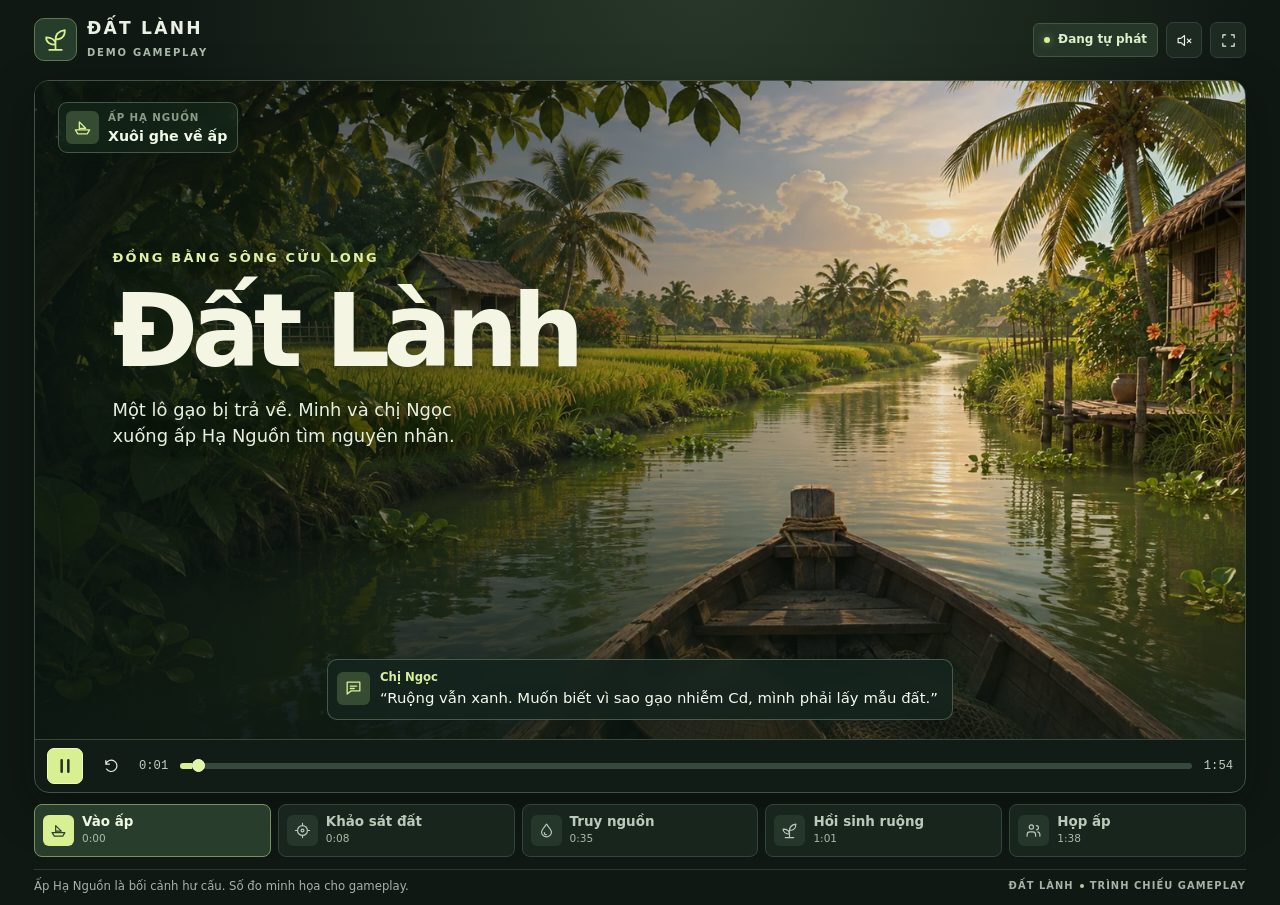
==== index.html @ cec27cb4 "First Deploy" ====
<!doctype html>
<html lang="vi">
<head>
  <meta charset="utf-8">
  <meta name="viewport" content="width=device-width, initial-scale=1, viewport-fit=cover">
  <meta name="theme-color" content="#111a15">
  <meta name="description" content="Demo gameplay tự chạy của Đất Lành, từ lấy mẫu đất đến phục hồi ruộng lúa ở ấp Hạ Nguồn.">
  <title>Đất Lành · Demo gameplay</title>
  <style>:root {
  color-scheme: dark;
  --ink: #eaf0e4;
  --muted: #aab8a8;
  --lime: #d9f092;
  --line: #324037;
  --panel: #19251e;
  --background: #101813;
  font: 16px/1.45 "Segoe UI", system-ui, sans-serif;
  color: var(--ink);
  background: var(--background);
}
* { box-sizing: border-box; }
body { margin: 0; min-width: 300px; background: radial-gradient(ellipse at 55% -10%, #2a3a2b, #101813 55%); }
button, input { font: inherit; }
button { color: inherit; cursor: pointer; }
button:focus-visible, input:focus-visible { outline: 2px solid var(--lime); outline-offset: 3px; }
button, input { -webkit-tap-highlight-color: transparent; }
[hidden] { display: none !important; }
svg { width: 20px; height: 20px; display: block; flex: none; vertical-align: middle; }
.viewer { width: min(100% - 68px, 1520px); margin: 0 auto; padding-block: 13px 10px; }
.topbar, .brand, .viewer-actions, .auto, .player-controls, .credits { display: flex; align-items: center; }
.topbar { justify-content: space-between; min-height: 54px; margin-bottom: 13px; gap: 10px; }
.brand { gap: 10px; }
.brand-icon { width: 43px; height: 43px; display: grid; place-items: center; border: 1px solid #617651; border-radius: 10px; color: var(--lime); background: #263d2c; }
.brand-icon svg { width: 25px; height: 25px; }
.brand strong { display: block; font-size: 1.07rem; letter-spacing: .13em; font-weight: 780; line-height: 1.2; }
.brand div > span { color: var(--muted); font-size: .625rem; font-weight: 700; letter-spacing: .18em; }
.viewer-actions { gap: 8px; }
.auto { min-height: 34px; padding-inline: 10px; gap: 8px; border-radius: 6px; background: #263729; border: 1px solid #3f573e; color: #dfefc7; font-size: .75rem; font-weight: 650; white-space: nowrap; }
.auto i { width: 6px; height: 6px; background: var(--lime); border-radius: 50%; box-shadow: 0 0 8px #b5df8690; }
.viewer.paused .auto i { background: #c6b593; box-shadow: none; }
.icon-button, .play-button { min-width: 36px; height: 36px; border: 1px solid var(--line); background: #1d2a22; border-radius: 7px; display: grid; place-items: center; padding: 0; }
.icon-button:hover { background: #344439; }
.icon-button svg { width: 17px; height: 17px; }
.player { border-radius: 15px; overflow: hidden; border: 1px solid #435246; box-shadow: 0 15px 45px #03090457; background: #111c16; }
.screen { position: relative; width: 100%; overflow: hidden; isolation: isolate; aspect-ratio: 1.84; min-height: 400px; max-height: calc(100svh - 228px); background: #243829; }
#world, .vignette, .fade { position: absolute; inset: 0; width: 100%; height: 100%; }
#world { display: block; }
.vignette { background: linear-gradient(180deg,#0e18127c,transparent 29%,transparent 66%,#09160f95), radial-gradient(ellipse at center,#0d181100 45%,#0c160d32 100%); pointer-events: none; }
.screen[data-view="intro"] .vignette, .screen[data-view="end"] .vignette { background: linear-gradient(90deg,#0b1712c7, #0b171270 42%,#0b171210 77%), linear-gradient(0deg,#0b1712a0,transparent 36%); }
.fade { pointer-events: none; background: #0e1913; opacity: 0; z-index: 5; }
.view-top, .view-bottom { position: absolute; left: 23px; right: 23px; display: flex; pointer-events: none; z-index: 1; }
.view-top { top: 21px; justify-content: space-between; align-items: start; }
.mission, .mini-map, .subtitle, .equipment { background: #14241de8; border: 1px solid #d9f1ca43; box-shadow: 0 4px 18px #0c171a3f; backdrop-filter: blur(7px); }
.mission { display: flex; align-items: center; padding: 7px 10px 7px 7px; border-radius: 9px; gap: 9px; min-height: 50px; }
.mission-icon, .speaker-icon { display: grid; place-items: center; width: 33px; height: 33px; flex: none; border-radius: 6px; color: var(--lime); background: #354b32; }
.mission-icon svg, .speaker-icon svg { width: 19px; height: 19px; }
.mission span:not(.mission-icon) { display: block; color: #d8e6c99e; font-size: .64rem; letter-spacing: .085em; font-weight: 750; text-transform: uppercase; }
.mission strong { display: block; color: #f1f8e7; font-size: .89rem; line-height: 1.3; margin-top: 2px; }
.mini-map { position: relative; width: 125px; aspect-ratio: 1.65; overflow: hidden; border-radius: 8px; }
.mini-map img { width: 100%; height: 100%; object-fit: cover; display: block; opacity: .74; }
.mini-map i { position: absolute; width: 8px; height: 8px; background: var(--lime); border: 1px solid white; border-radius: 50%; transform: translate(-50%,-50%); box-shadow: 0 0 0 3px #f3ffb974; }
.screen[data-view="intro"] .mini-map, .screen[data-view="end"] .mini-map { visibility: hidden; }
.screen[data-view="intro"] .mission, .screen[data-view="end"] .mission { background: #15291d9c; }
.title-card { position: absolute; top: 25%; left: clamp(24px, 6.4%, 98px); max-width: min(560px,80%); text-shadow: 0 3px 14px #10221788; }
.eyebrow { color: #e0efa9; font-weight: 750; font-size: clamp(.62rem, 1.1vw, .81rem); letter-spacing: .17em; }
.title-card h1 { font: 775 clamp(3.3rem, 8vw, 7.2rem)/1.06 "Segoe UI", system-ui, sans-serif; color: #f5f5e4; letter-spacing: -.066em; margin: 8px 0 12px; }
.title-card p { margin: 0; font-size: clamp(.94rem, 1.4vw, 1.2rem); max-width: 360px; color: #e8efdf; }
.screen[data-view="end"] .title-card h1 { font-size: clamp(2.4rem, 5.7vw, 5.25rem); }
.screen[data-view="end"] .title-card p { max-width: 490px; }
.view-bottom { justify-content: center; bottom: 19px; }
.subtitle { display: flex; align-items: center; gap: 10px; width: fit-content; min-width: min(490px,100%); max-width: min(740px,100%); padding: 9px 14px 10px 9px; border-radius: 10px; }
.subtitle span:not(.speaker-icon) { display: block; margin-bottom: 2px; color: #d8ed9e; font-size: .73rem; font-weight: 750; }
.subtitle p { color: #f6faef; font-size: .93rem; line-height: 1.4; margin: 0; }
.equipment { position: absolute; bottom: 99px; right: 24px; z-index: 2; padding: 9px 10px; color: #f5f8ef; border-radius: 10px; width: min(23%,238px); min-width: 174px; pointer-events: none; }
.equipment-head { display: flex; align-items: center; gap: 6px; margin: 1px 1px 7px; color: #deedce; font-size: .69rem; font-weight: 750; }
.equipment-head svg { color: #d8f291; width: 16px; height: 16px; }
.lcd { display: grid; grid-template-columns: 1fr auto; align-items: center; padding: 7px 9px; gap: 1px 7px; background: #d3e4bc; color: #233a29; border: 2px solid #9daf81; border-radius: 6px; }
.lcd span { font-size: .68rem; font-weight: 700; }
.lcd strong { font-size: .91rem; font-variant-numeric: tabular-nums; text-align: right; }
.action-box { display: flex; align-items: center; gap: 8px; padding: 4px 1px; }
.action-box svg { color: var(--lime); }
.action-box strong { display: block; font-size: .85rem; }
.action-box small { display: block; color: #c5d5c5; font-size: .71rem; margin-top: 1px; }
.player-controls { gap: 10px; min-height: 53px; padding: 7px 12px; border-top: 1px solid #394a3b; }
.play-button { background: var(--lime); color: #202f20; border-color: #eef9bf; }
.play-button:hover { background: #e9f9b7; }
.restart { border-color: transparent; background: transparent; }
.time { color: #c3d0c1; font: .76rem Consolas, monospace; font-variant-numeric: tabular-nums; white-space: nowrap; }
#seek { flex: 1; min-width: 0; height: 6px; margin: 0 2px; cursor: pointer; appearance: none; border-radius: 20px; background: linear-gradient(90deg,var(--lime) var(--position,0%),#37483c var(--position,0%)); }
#seek::-webkit-slider-thumb { appearance: none; width: 13px; height: 13px; background: #e1f6a5; border: 1px solid #f6ffd9; border-radius: 50%; }
#seek::-moz-range-thumb { width: 12px; height: 12px; background: #e1f6a5; border: 1px solid #f6ffd9; border-radius: 50%; }
.chapters { display: grid; grid-template-columns: repeat(5,minmax(0,1fr)); gap: 7px; margin-top: 11px; }
.chapter { min-height: 53px; border: 1px solid #344438; border-radius: 8px; padding: 5px 8px; display: flex; align-items: center; gap: 8px; background: #18251d; text-align: left; color: #bacaba; }
.chapter:hover { background: #23372a; }
.chapter[aria-current="step"] { color: #eff7e2; background: #293d2d; border-color: #79925d; }
.chapter i { width: 31px; height: 31px; display: grid; place-items: center; border-radius: 6px; background: #25362b; font-style: normal; flex: none; }
.chapter i svg { width: 17px; height: 17px; }
.chapter[aria-current="step"] i { color: #29402b; background: var(--lime); }
.chapter strong { display: block; font-weight: 700; font-size: .84rem; line-height: 1.17; }
.chapter small { display: block; font-size: .66rem; color: #a7bca6; font-variant-numeric: tabular-nums; margin-top: 2px; }
.credits { justify-content: space-between; gap: 10px; border-top: 1px solid #2a3b2f; margin-top: 12px; color: #a5b3a5; padding-block: 8px 0; font-size: .73rem; }
.credits span + span { font-size: .62rem; letter-spacing: .105em; font-weight: 700; display: inline-flex; align-items: center; gap: 6px; }
.credits i { width: 4px; height: 4px; background: #b6cb9b; border-radius: 50%; }
.noscript { margin: 1rem; }
@media (max-width: 900px) {
  .viewer { width: calc(100% - 34px); padding-top: 9px; }
  .topbar { margin-bottom: 9px; }
  .screen { min-height: 365px; }
}
@media (max-width: 620px) {
  .viewer { width: calc(100% - 20px); padding-top: 6px; }
  .brand-icon { width: 34px; height: 34px; }
  .brand strong { font-size: .91rem; }
  .brand div > span { font-size: .52rem; }
  .viewer-actions { gap: 5px; }
  .auto { padding-inline: 6px; font-size: .67rem; gap: 4px; }
  .screen { min-height: 320px; aspect-ratio: 1.19; max-height: none; }
  .view-top, .view-bottom { left: 8px; right: 8px; }
  .view-top { top: 8px; }
  .view-bottom { bottom: 8px; }
  .mission { min-height: 35px; gap: 5px; padding: 4px 6px 4px 4px; }
  .mission-icon, .speaker-icon { width: 25px; height: 25px; }
  .mission-icon svg, .speaker-icon svg { width: 14px; height: 14px; }
  .mission strong { font-size: .71rem; }
  .mission span:not(.mission-icon) { font-size: .53rem; }
  .mini-map { display: none; }
  .subtitle { min-width: 0; width: 100%; padding: 6px; gap: 6px; }
  .subtitle p { font-size: .78rem; }
  .subtitle span:not(.speaker-icon) { font-size: .65rem; }
  .equipment { bottom: 80px; right: 8px; min-width: 118px; width: 34%; padding: 4px; }
  .equipment-head { font-size: .54rem; margin-bottom: 3px; gap: 3px; }
  .equipment-head svg { width: 11px; height: 11px; }
  .lcd { padding: 4px; }
  .lcd span { font-size: .52rem; }
  .lcd strong { font-size: .67rem; }
  .action-box { padding: 1px; gap: 4px; }
  .action-box svg { width: 14px; height: 14px; }
  .action-box strong { font-size: .67rem; }
  .action-box small { font-size: .58rem; }
  .chapters { gap: 4px; }
  .chapter { min-height: 56px; justify-content: center; flex-direction: column; gap: 4px; padding: 5px 2px; text-align: center; }
  .chapter i { width: 22px; height: 22px; }
  .chapter i svg { width: 14px; height: 14px; }
  .chapter strong { font-size: .63rem; }
  .chapter small, .credits span + span { display: none; }
  .credits { font-size: .64rem; }
}
.viewer:fullscreen, .viewer.theater { width: 100%; height: 100%; max-width: none; padding: 0; background: #0e1711; }
.viewer.theater { position: fixed; inset: 0; z-index: 10; }
.viewer:fullscreen .topbar, .viewer.theater .topbar { padding-inline: 14px; margin: 0; min-height: 52px; }
.viewer:fullscreen .player, .viewer.theater .player { border-radius: 0; border-inline: 0; }
.viewer:fullscreen .screen, .viewer.theater .screen { height: calc(100dvh - 108px); max-height: none; min-height: 0; }
.viewer:fullscreen .chapters, .viewer.theater .chapters, .viewer:fullscreen .credits, .viewer.theater .credits { display: none; }
@media (prefers-reduced-motion: reduce) {
  *, *::before, *::after { scroll-behavior: auto !important; transition: none !important; }
}
</style>
</head>
<body>
  <main id="viewer" class="viewer">
    <header class="topbar">
      <div class="brand">
        <span class="brand-icon" data-icon="sprout" aria-hidden="true"></span>
        <div><strong>ĐẤT LÀNH</strong><span>DEMO GAMEPLAY</span></div>
      </div>
      <div class="viewer-actions">
        <span class="auto"><i></i><span id="mode-label">Đang tự phát</span></span>
        <button id="sound" class="icon-button" aria-label="Bật âm thanh" title="Bật âm thanh" aria-pressed="false" data-icon="mute"></button>
        <button id="fullscreen" class="icon-button" aria-label="Toàn màn hình" title="Toàn màn hình" data-icon="expand"></button>
      </div>
    </header>

    <section class="player" aria-label="Màn hình demo gameplay">
      <div id="screen" class="screen" data-view="intro">
        <canvas id="world" width="1000" height="560" aria-label="Cảnh minh họa ấp Hạ Nguồn"></canvas>
        <div class="vignette"></div>
        <div class="view-top">
          <div class="mission">
            <span class="mission-icon" id="mission-icon" aria-hidden="true"></span>
            <div><span id="location">Ấp Hạ Nguồn</span><strong id="objective">Đến cánh đồng</strong></div>
          </div>
          <div id="mini-map" class="mini-map" aria-label="Vị trí của Minh tại hiện trường"><img id="mini-image" alt=""><i id="mini-marker"></i></div>
        </div>

        <div id="title-card" class="title-card">
          <span class="eyebrow" id="title-kicker">ĐỒNG BẰNG SÔNG CỬU LONG</span>
          <h1 id="scene-title">Đất Lành</h1>
          <p id="title-note">Một lô gạo bị trả về. Minh và chị Ngọc xuống ấp Hạ Nguồn tìm nguyên nhân.</p>
        </div>

        <div id="equipment" class="equipment" hidden></div>

        <div class="view-bottom">
          <div class="subtitle">
            <span class="speaker-icon" data-icon="chat" aria-hidden="true"></span>
            <div><span id="speaker">Chị Ngọc</span><p id="caption">“Ruộng vẫn xanh. Muốn biết vì sao gạo nhiễm Cd, mình phải lấy mẫu đất.”</p></div>
          </div>
        </div>
        <div id="fade" class="fade" aria-hidden="true"></div>
      </div>

      <div class="player-controls">
        <button id="play" class="play-button" aria-label="Tạm dừng" title="Tạm dừng" data-icon="pause"></button>
        <button id="restart" class="icon-button restart" aria-label="Xem lại từ đầu" title="Xem lại từ đầu" data-icon="rotate"></button>
        <span id="elapsed" class="time">0:00</span>
        <input id="seek" type="range" min="0" max="1" step=".1" value="0" aria-label="Tua tiến độ demo">
        <span id="length" class="time">0:00</span>
      </div>
    </section>

    <nav id="chapters" class="chapters" aria-label="Các cảnh"></nav>
    <footer class="credits">
      <span>Ấp Hạ Nguồn là bối cảnh hư cấu. Số đo minh họa cho gameplay.</span>
      <span>ĐẤT LÀNH <i></i> TRÌNH CHIẾU GAMEPLAY</span>
    </footer>
  </main>
  <noscript><p class="noscript">Bật JavaScript trong trình duyệt để xem demo gameplay.</p></noscript>
  <script>const DEMO_IMAGES = {"field": "[data-uri]", "intro": "[data-uri]", "meeting": "[data-uri]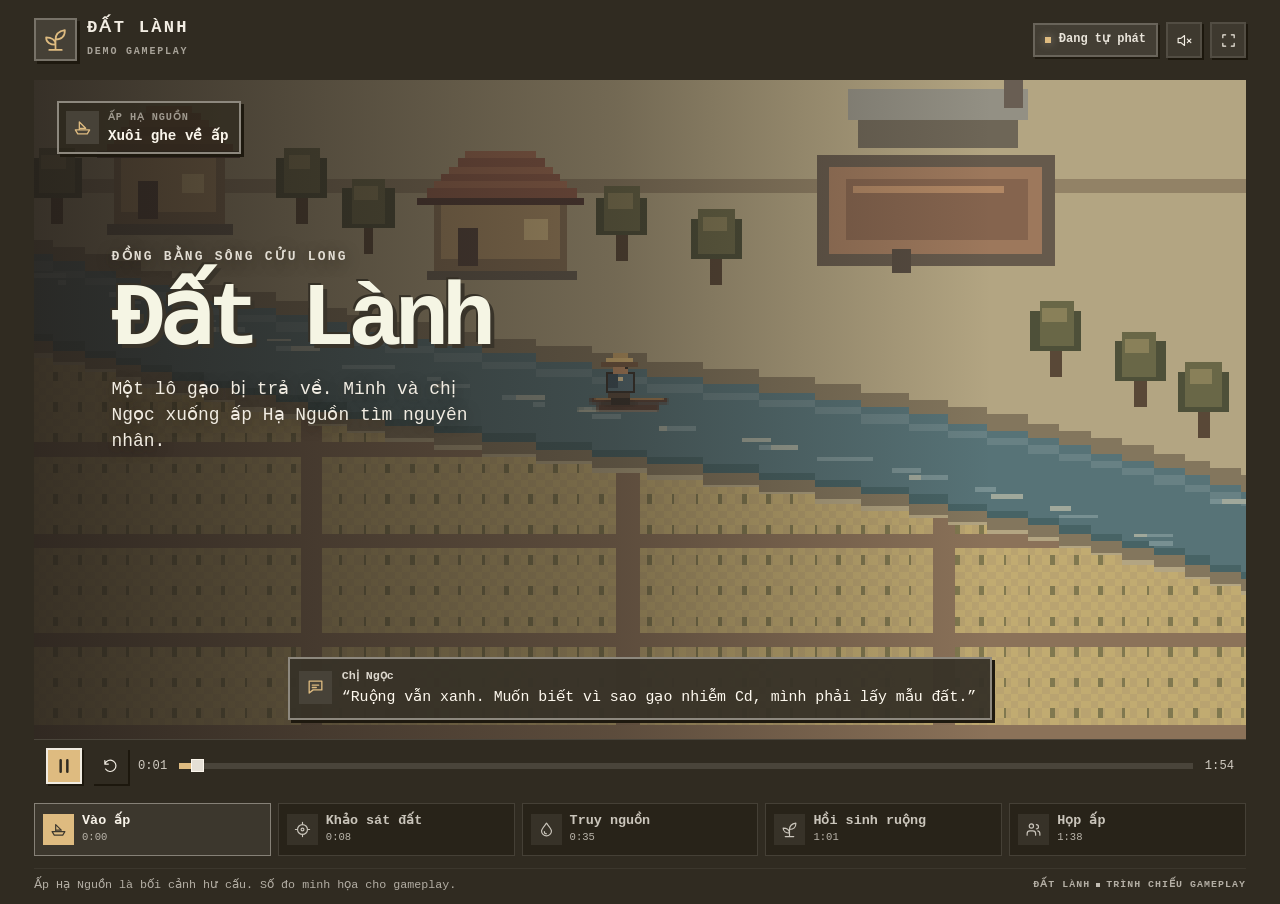
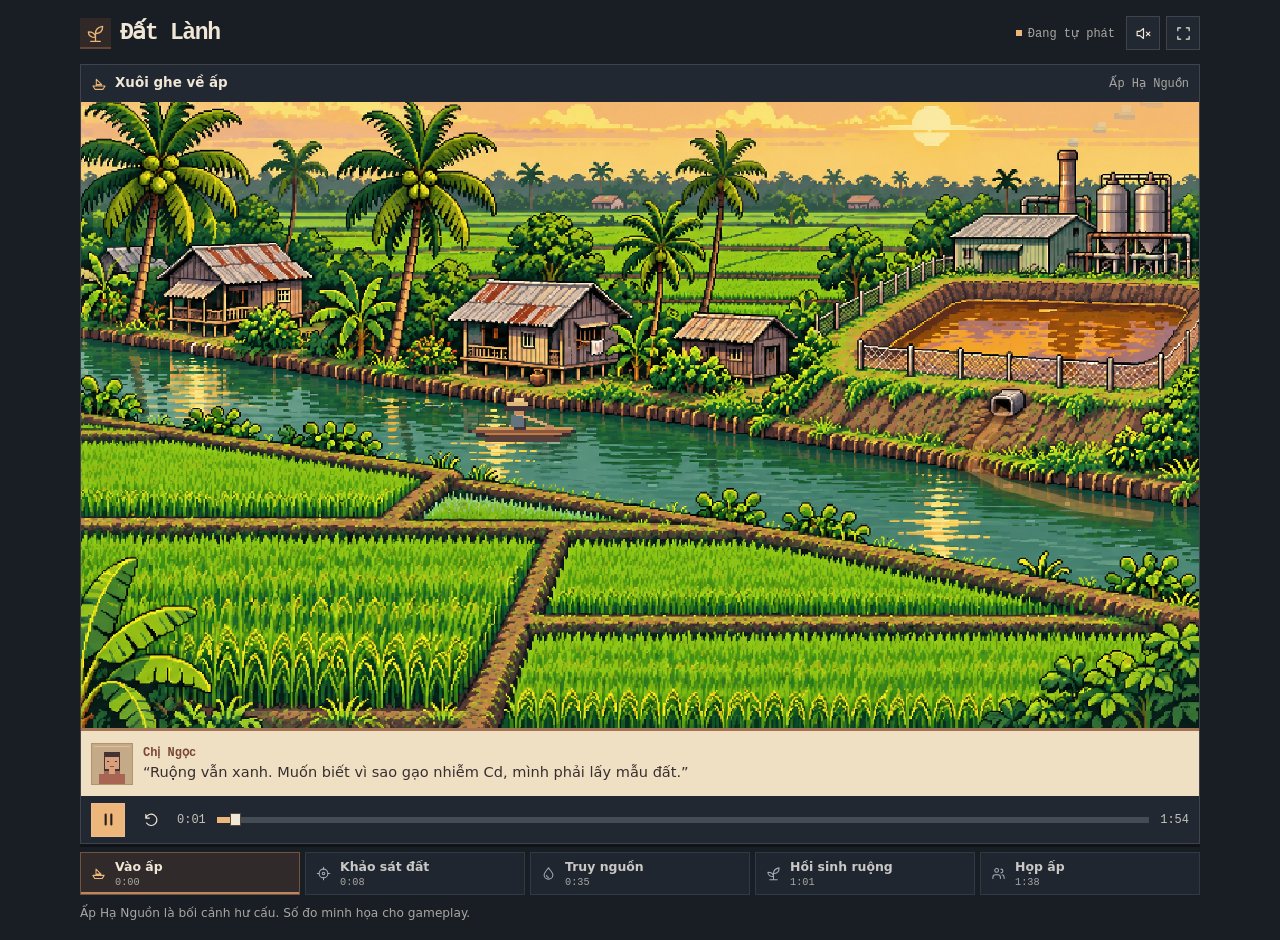
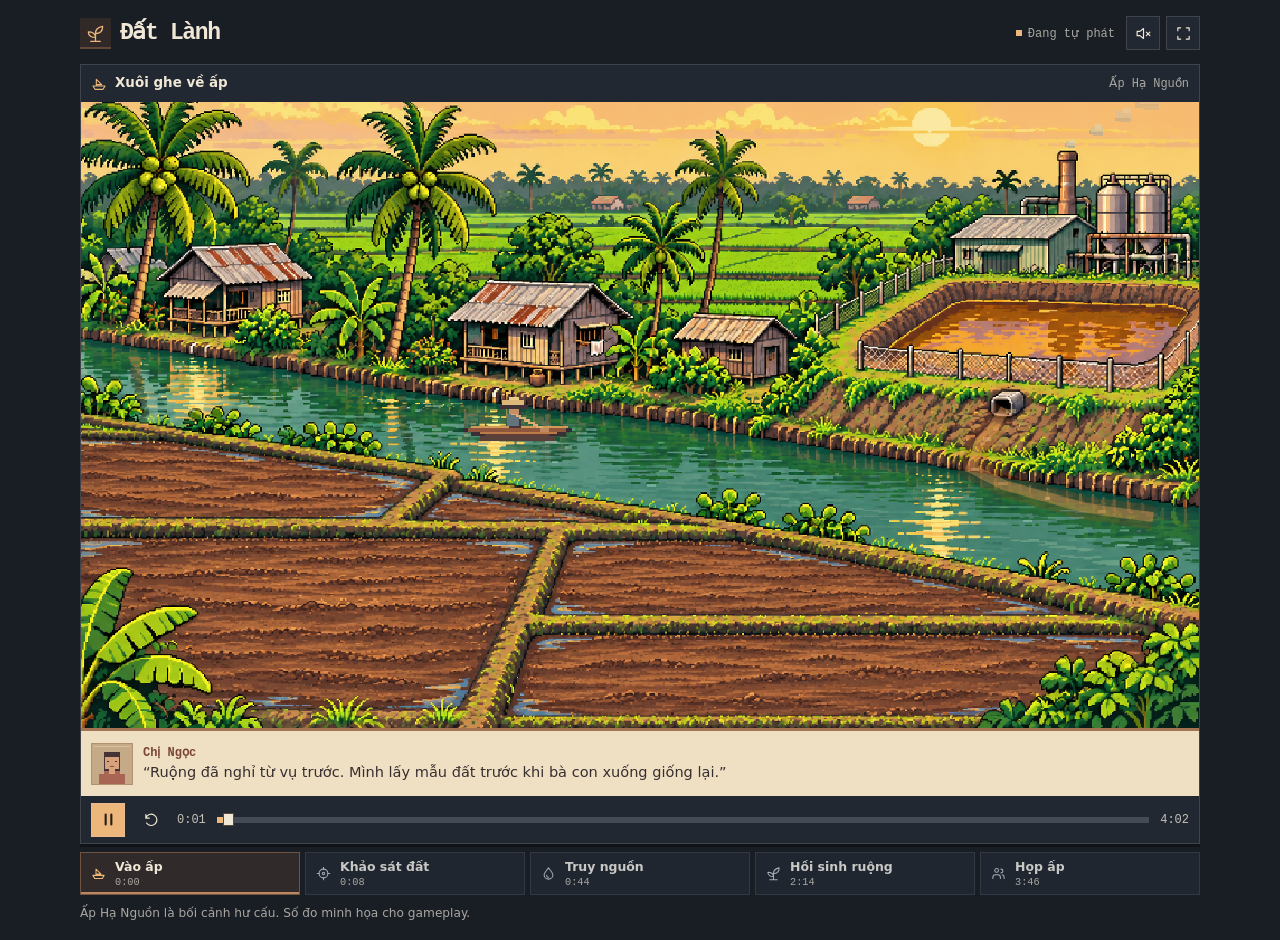
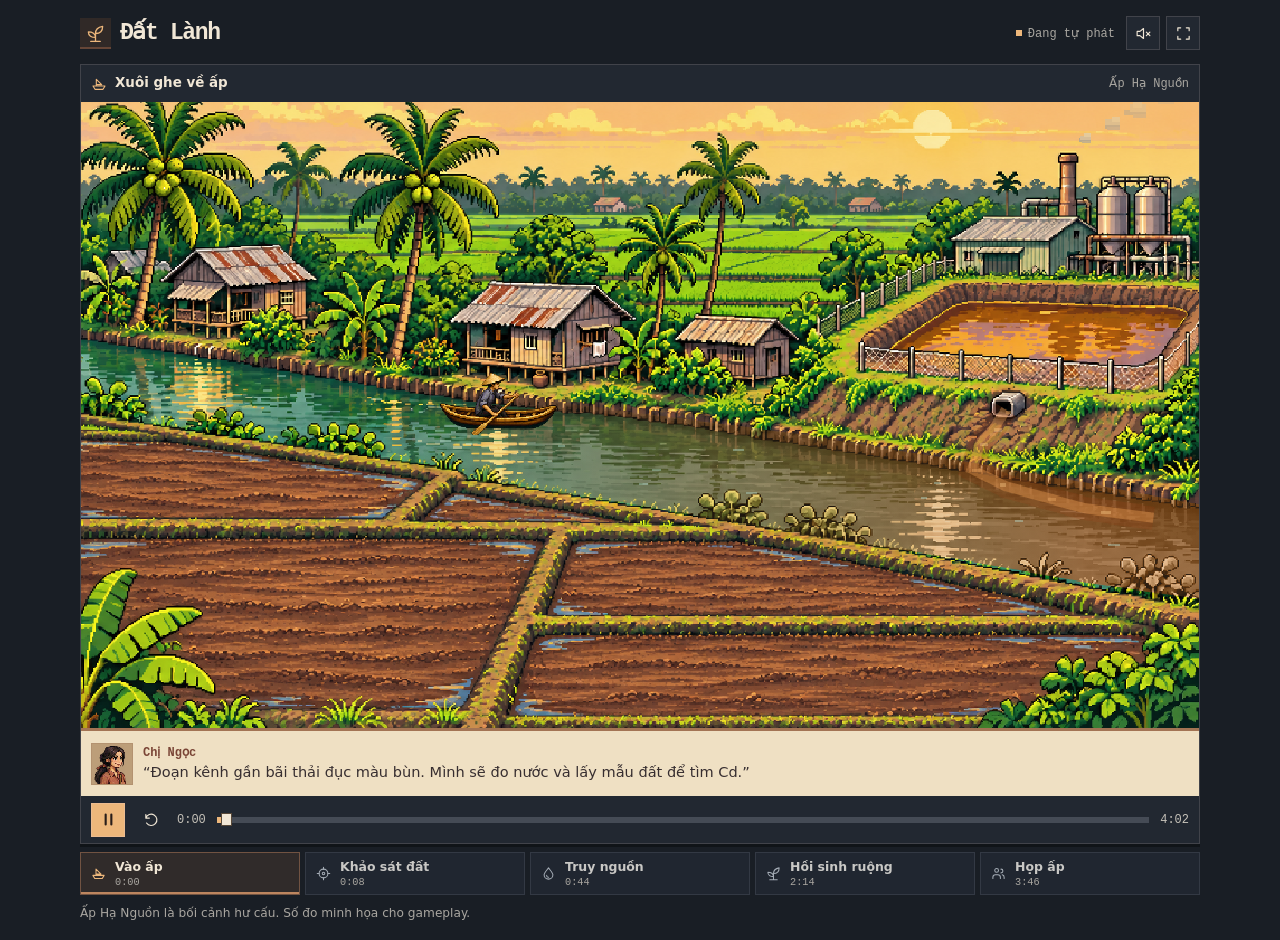
